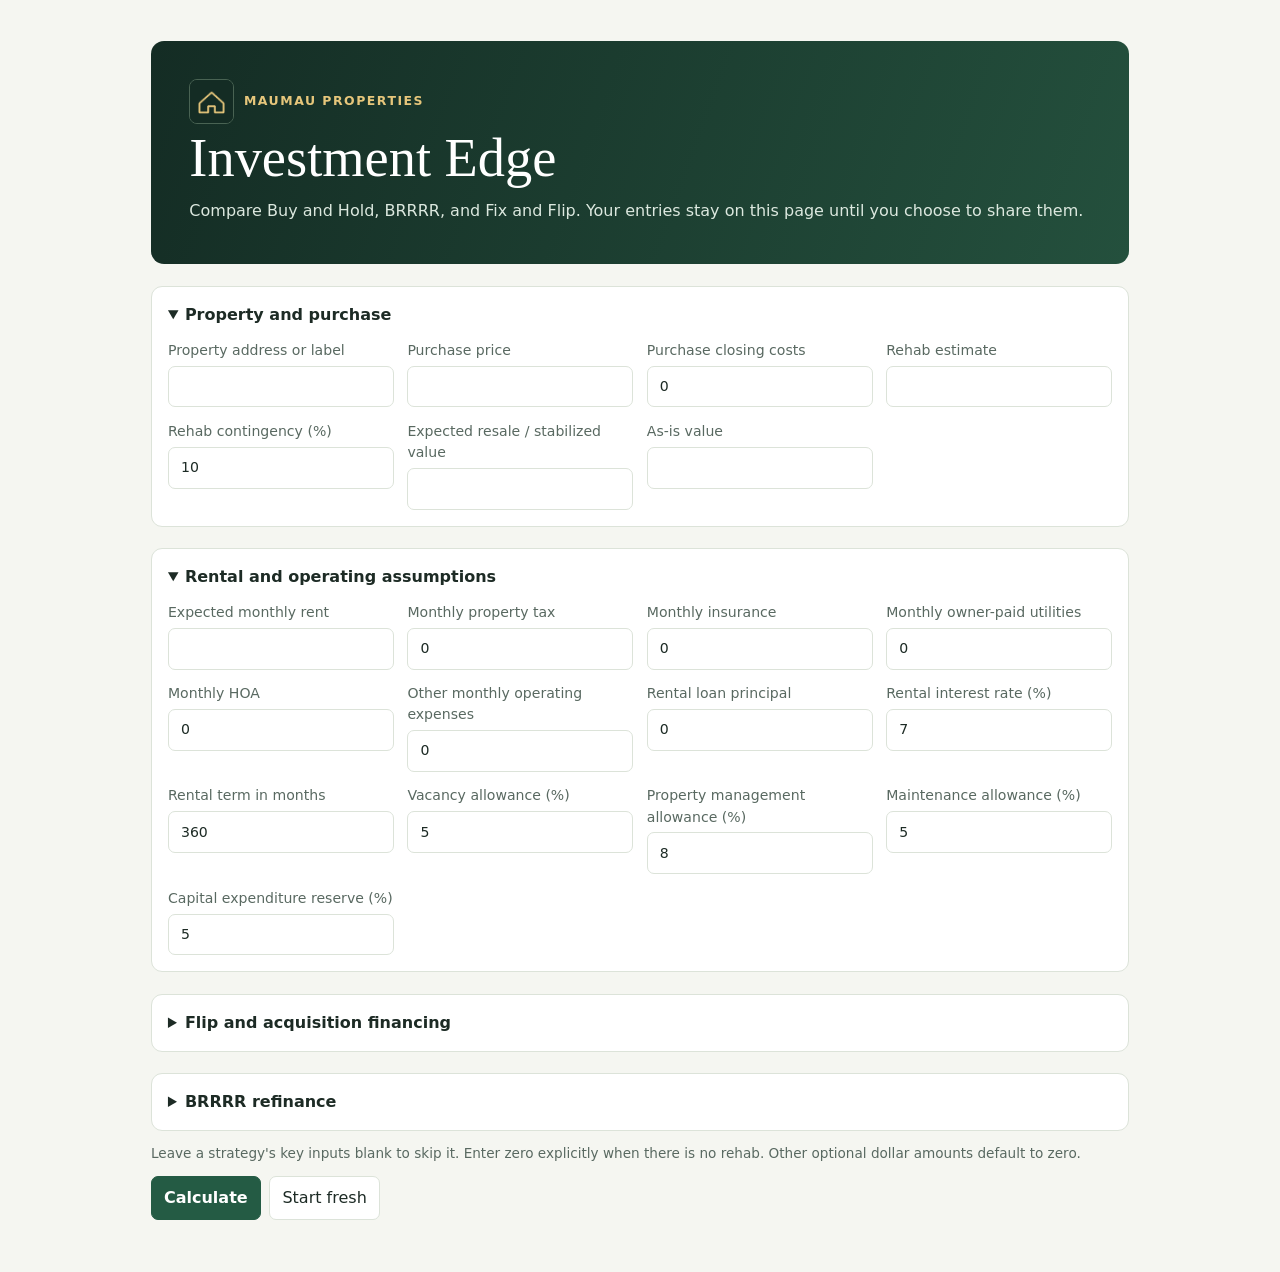
==== pages/index.html @ 496ee10d "Add browser-only Investment Edge calculator for GitHub Pages" ====
<!doctype html>
<html lang="en">
<head>
<meta charset="utf-8">
<meta name="viewport" content="width=device-width,initial-scale=1">
<meta name="theme-color" content="#142c24">
<meta name="referrer" content="no-referrer">
<meta http-equiv="Content-Security-Policy" content="default-src 'self'; connect-src 'none'; form-action 'none'; object-src 'none'; base-uri 'none'">
<title>MauMau Investment Edge</title>
<link rel="manifest" href="manifest.webmanifest">
<link rel="apple-touch-icon" href="icon.png">
<link rel="icon" href="icon.png">
<link rel="stylesheet" href="style.css">
<link rel="stylesheet" href="calculator.css">
<script type="module" src="calculator.mjs"></script>
</head>
<body>
<main>
<header class="hero">
<div class="app-brand"><img src="icon.png" width="45" height="45" alt=""><span class="eyebrow">MauMau Properties</span></div>
<h1>Investment Edge</h1>
<p>Compare Buy and Hold, BRRRR, and Fix and Flip. Your entries stay on this page until you choose to share them.</p>
</header>
<noscript><p>Enable JavaScript to use the calculator.</p></noscript>
<form id="deal" autocomplete="off" class="no-print">
<div id="fields"></div>
<p class="entry small">Leave a strategy's key inputs blank to skip it. Enter zero explicitly when there is no rehab. Other optional dollar amounts default to zero.</p>
<div class="actions"><button class="primary" type="submit" disabled>Calculate</button><button type="reset">Start fresh</button></div>
</form>
<section id="report" hidden aria-labelledby="report-title">
<div class="section-head section"><h2 id="report-title" tabindex="-1">Investment analysis</h2>
<div class="actions no-print"><button class="primary" id="share">Share</button><button id="email">Email</button><button id="print">Print / Save PDF</button><button id="download">Download text</button></div></div>
<p id="property"></p>
<div id="results" class="grid"></div>
<details class="edit section" open><summary>Assumptions used</summary><dl id="assumptions" class="metrics"></dl></details>
<p class="section small">Estimates use your inputs and exclude income taxes. Verify costs, values and lending terms before relying on the results.</p>
</section>
<p id="status" class="entry" role="status"></p>
</main>
</body>
</html>
---- pages/style.css ----
:root{color-scheme:light;--canvas:#f5f6f1;--paper:#fff;--ink:#1d2b25;--muted:#596961;--line:#dce3d9;--accent:#245b44;--soft:#e9f1e9;--forest:#142c24;--gold:#e6c67b;--warn:#8d461d;font:16px/1.5 system-ui,sans-serif}
:root[data-theme=dark]{color-scheme:dark;--canvas:#141f1a;--paper:#1b2a22;--ink:#edf2ed;--muted:#bac9be;--line:#394a40;--accent:#9ad8b6;--soft:#273d31;--warn:#ffc499}
*{box-sizing:border-box}body{margin:0;color:var(--ink);background:var(--canvas)}a{color:var(--accent)}button,input,select,textarea{font:inherit}button,a,input,select,textarea{outline-offset:4px}button{cursor:pointer}button,input,select,textarea{padding:.58rem .75rem;border-radius:7px;border:1px solid var(--line);color:var(--ink);background:var(--paper)}button:hover{border-color:var(--accent)}button.primary,.button.primary{background:#245b44;color:#fff;border-color:#245b44;font-weight:650}.button{display:inline-block;text-decoration:none;padding:.58rem .75rem;border:1px solid var(--line);border-radius:7px;background:var(--paper)}button:disabled{opacity:.55;cursor:wait}
.shell{min-height:100vh;display:grid;grid-template-columns:245px minmax(0,1fr)}.sidebar{background:var(--forest);color:#dbe7df;min-height:100vh;position:sticky;top:0;height:100vh;display:flex;flex-direction:column;padding:1.5rem 1rem}.brand{font-size:1.02rem;display:flex;gap:.65rem;align-items:center;color:#fff;text-decoration:none;padding:.2rem .35rem 1.6rem;font-weight:650;line-height:1.25}.brand img{width:42px;height:42px;border-radius:9px;border:1px solid #3e574b}.brand small{display:block;font-size:.72rem;letter-spacing:.12em;color:var(--gold);margin-top:.32rem}.sidebar nav{display:grid;gap:.24rem}.sidebar nav a{color:#dbe7df;text-decoration:none;display:flex;align-items:center;gap:.75rem;padding:.7rem .72rem;border-radius:7px;font-size:.93rem;white-space:nowrap}.sidebar nav a:hover,.sidebar nav a[aria-current=page]{background:#2a4739;color:#fff}.sidebar i{font-style:normal;width:1.15rem;text-align:center;color:#e4ca89}.sidebar-foot{margin-top:auto;padding:.85rem .35rem 0;border-top:1px solid #395248;color:#c1d1c7;font-size:.86rem}.status-dot{display:inline-block;width:.49rem;height:.49rem;margin-right:.4rem;background:#93c4a5;border-radius:100%}
.topbar{height:68px;border-bottom:1px solid var(--line);background:var(--paper);display:flex;justify-content:space-between;align-items:center;padding:0 clamp(1rem,3.2vw,2.6rem);gap:1rem;color:var(--muted);font-size:.9rem}.slash{padding:0 .35rem;color:var(--muted)}.topbar strong{color:var(--ink)}.header-actions,.actions{display:flex;gap:.55rem;flex-wrap:wrap;align-items:center}.header-actions{flex-wrap:nowrap}.header-actions button{white-space:nowrap}
main{max-width:1460px;margin:auto;padding:clamp(1rem,3.2vw,2.6rem);outline:none}.hero{padding:clamp(1.2rem,3vw,2.7rem);background:linear-gradient(110deg,#142c24,#24503d);color:#fff;border-radius:13px;margin-bottom:1.35rem}.hero h1,.hero p{color:inherit}.hero .eyebrow{color:var(--gold);font-weight:650;font-size:.78rem;letter-spacing:.12em;text-transform:uppercase}.hero p{color:#dce8df;margin-bottom:.2rem}.hero .actions{margin-top:1.15rem}.hero .button{background:#e9ce90;color:#142c24;border-color:#e9ce90;font-weight:700}
h1,h2,h3,p{margin-top:0}h1,h2{font-family:Georgia,serif;font-weight:500;line-height:1.12}h1{font-size:clamp(1.95rem,4.7vw,3.4rem);margin:.25rem 0 .6rem}h2{font-size:clamp(1.45rem,3vw,1.9rem);margin-bottom:.75rem}h3{font-size:1rem;margin-bottom:.5rem}.muted,p{color:var(--muted)}.small,small{font-size:.85rem}.warning{color:var(--warn)}.section{margin-top:1.35rem}.section-head{display:flex;justify-content:space-between;align-items:baseline;gap:.7rem;flex-wrap:wrap}.section-head h2{margin-bottom:.35rem}.tiles,.grid,.cols,.fields{display:grid;gap:.85rem}.tiles{grid-template-columns:repeat(4,minmax(0,1fr))}.grid{grid-template-columns:repeat(2,minmax(0,1fr))}.cols{grid-template-columns:minmax(0,1.65fr) minmax(0,1fr)}.fields{grid-template-columns:repeat(auto-fit,minmax(min(100%,180px),1fr))}.card,.tile,details.edit{background:var(--paper);border:1px solid var(--line);border-radius:11px;padding:1rem;min-width:0}.tile span{display:block;font-size:.84rem;color:var(--muted)}.tile strong{font-size:1.6rem;font-weight:620;color:var(--accent)}.empty{margin:0;padding:.9rem 0;color:var(--muted)}.tag{display:inline-block;border-radius:999px;background:var(--soft);padding:.16rem .6rem;font-size:.82rem;color:var(--accent);font-weight:650}.card img{display:block;width:100%;height:155px;object-fit:cover;border-radius:6px;margin-bottom:.7rem}.card h3 a{overflow-wrap:anywhere}.row{display:flex;justify-content:space-between;align-items:center;gap:.65rem;padding:.65rem 0;border-bottom:1px solid var(--line)}.row:last-child{border-bottom:0}.note{padding:.75rem 1rem;border-radius:7px;background:var(--soft);margin:0 0 .85rem}.field{display:grid;align-content:start;gap:.3rem;font-size:.88rem;color:var(--muted);min-width:0}.field input,.field textarea,.field select{width:100%;min-width:0}.field input[type=checkbox]{width:auto;justify-self:start}.wide{grid-column:1/-1}.checks{display:grid;grid-template-columns:repeat(auto-fit,minmax(200px,1fr));gap:.45rem}.checks label{display:flex;align-items:baseline;gap:.4rem;font-size:.9rem}.checks input{accent-color:var(--accent)}form>details,form>.actions{margin-top:.8rem}summary{cursor:pointer;font-weight:650}details[open]>summary{margin-bottom:.8rem}details details{margin-top:.65rem}.metrics{display:grid;grid-template-columns:1fr auto;gap:.3rem .8rem;margin:0 0 .7rem}.metrics dt{color:var(--muted);font-size:.88rem}.metrics dd{margin:0;text-align:right;font-variant-numeric:tabular-nums}.divider{border:0;border-top:1px solid var(--line);margin:.85rem 0}.filters{margin-bottom:1rem}.bar{width:100%;height:1rem;accent-color:var(--accent)}.photo{max-width:100%;max-height:320px;border-radius:9px;object-fit:cover}.links{overflow-wrap:anywhere}.entry{margin:.7rem 0}.stack{display:grid;gap:.75rem}.chart-row{display:grid;grid-template-columns:minmax(95px,1fr) minmax(70px,2fr) auto;align-items:center;gap:.6rem;margin:.7rem 0;font-size:.88rem}#notice{position:fixed;right:1rem;bottom:1rem;max-width:min(360px,calc(100% - 2rem));background:var(--forest);color:#fff;border-radius:8px;z-index:2}#notice:not(:empty){padding:.8rem 1rem}.map{aspect-ratio:1.75;background:var(--soft);width:100%;border-radius:9px}.map text{fill:var(--muted);font:12px system-ui}.map circle{fill:var(--accent)}.map line{stroke:var(--line);stroke-width:1}.map a:hover circle,.map a:focus circle{fill:#c18930;r:7}
@media(max-width:940px){.shell{grid-template-columns:185px minmax(0,1fr)}.tiles{grid-template-columns:repeat(2,minmax(0,1fr))}.sidebar{padding:1rem .65rem}.brand{font-size:.9rem}.brand img{width:34px;height:34px}.cols{grid-template-columns:1fr}}
@media(max-width:650px){.shell{display:block}.sidebar{height:auto;min-height:0;position:static;padding:.65rem .75rem}.brand{padding:0 0 .55rem}.sidebar nav{display:flex;overflow:auto;gap:.2rem}.sidebar nav a{padding:.52rem .55rem;font-size:.85rem}.sidebar-foot{display:none}.topbar{height:58px}.grid{grid-template-columns:1fr}.header-actions button{padding:.46rem .55rem}.hero{margin-bottom:1rem}main{padding:1rem}}
@media print{.sidebar,.topbar,.actions,#notice,.no-print{display:none!important}.shell{display:block}main{padding:0}.card,.tile{break-inside:avoid}.hero{background:none;color:#000;padding:0}.hero .eyebrow,.hero p{color:#000}body{background:#fff;color:#000}}
---- pages/calculator.css ----
main{max-width:1060px}.app-brand{display:flex;align-items:center;gap:.6rem}.app-brand img{border-radius:8px;border:1px solid #496353}.metrics dd{overflow-wrap:anywhere}.metrics{grid-template-columns:minmax(0,1fr) minmax(0,auto)}.result-note{margin:0}.card h3{font-family:Georgia,serif;font-size:1.3rem;font-weight:500}@media(max-width:650px){.actions button{min-height:44px}}@media print{#status{display:none}}
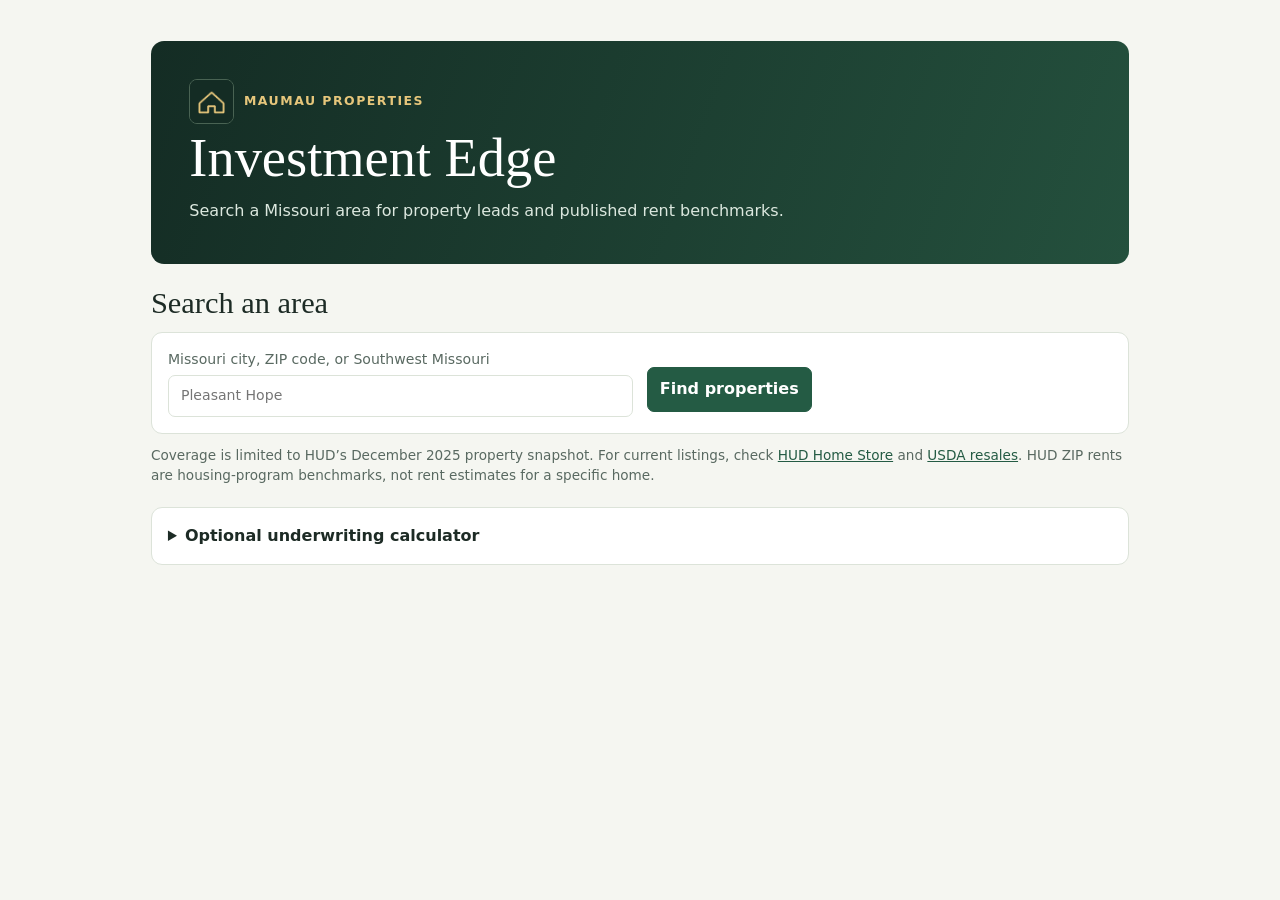
==== commit b36b1d83: "Make Missouri area research the default for Investment Edge" ====
--- a/pages/index.html
+++ b/pages/index.html
@@ -5,7 +5,7 @@
 <meta name="viewport" content="width=device-width,initial-scale=1">
 <meta name="theme-color" content="#142c24">
 <meta name="referrer" content="no-referrer">
-<meta http-equiv="Content-Security-Policy" content="default-src 'self'; connect-src 'none'; form-action 'none'; object-src 'none'; base-uri 'none'">
+<meta http-equiv="Content-Security-Policy" content="default-src 'self'; connect-src 'self' https://services.arcgis.com; form-action 'none'; object-src 'none'; base-uri 'none'">
 <title>MauMau Investment Edge</title>
 <link rel="manifest" href="manifest.webmanifest">
 <link rel="apple-touch-icon" href="icon.png">
@@ -13,15 +13,31 @@
 <link rel="stylesheet" href="style.css">
 <link rel="stylesheet" href="calculator.css">
 <script type="module" src="calculator.mjs"></script>
+<script type="module" src="discovery.mjs"></script>
 </head>
 <body>
 <main>
 <header class="hero">
 <div class="app-brand"><img src="icon.png" width="45" height="45" alt=""><span class="eyebrow">MauMau Properties</span></div>
 <h1>Investment Edge</h1>
-<p>Compare Buy and Hold, BRRRR, and Fix and Flip. Your entries stay on this page until you choose to share them.</p>
+<p>Search a Missouri area for property leads and published rent benchmarks.</p>
 </header>
 <noscript><p>Enable JavaScript to use the calculator.</p></noscript>
+<section aria-labelledby="search-title">
+<h2 id="search-title">Search an area</h2>
+<form id="discovery" class="card fields">
+<label class="field">Missouri city, ZIP code, or Southwest Missouri
+<input name="area" placeholder="Pleasant Hope" maxlength="70" required></label>
+<div class="actions"><button class="primary" type="submit">Find properties</button></div>
+</form>
+<p id="search-status" class="entry" role="status"></p>
+<div id="search-results"></div>
+<p class="small entry">Coverage is limited to HUD’s December 2025 property snapshot. For current listings, check
+<a href="https://www.hudhomestore.gov/" target="_blank" rel="noopener noreferrer">HUD Home Store</a> and
+<a href="https://properties.sc.egov.usda.gov/resales/public/searchSFH" target="_blank" rel="noopener noreferrer">USDA resales</a>.
+HUD ZIP rents are housing-program benchmarks, not rent estimates for a specific home.</p>
+</section>
+<details class="edit section" id="optional-calculator"><summary>Optional underwriting calculator</summary>
 <form id="deal" autocomplete="off" class="no-print">
 <div id="fields"></div>
 <p class="entry small">Leave a strategy's key inputs blank to skip it. Enter zero explicitly when there is no rehab. Other optional dollar amounts default to zero.</p>
@@ -36,6 +52,7 @@
 <p class="section small">Estimates use your inputs and exclude income taxes. Verify costs, values and lending terms before relying on the results.</p>
 </section>
 <p id="status" class="entry" role="status"></p>
+</details>
 </main>
 </body>
 </html>
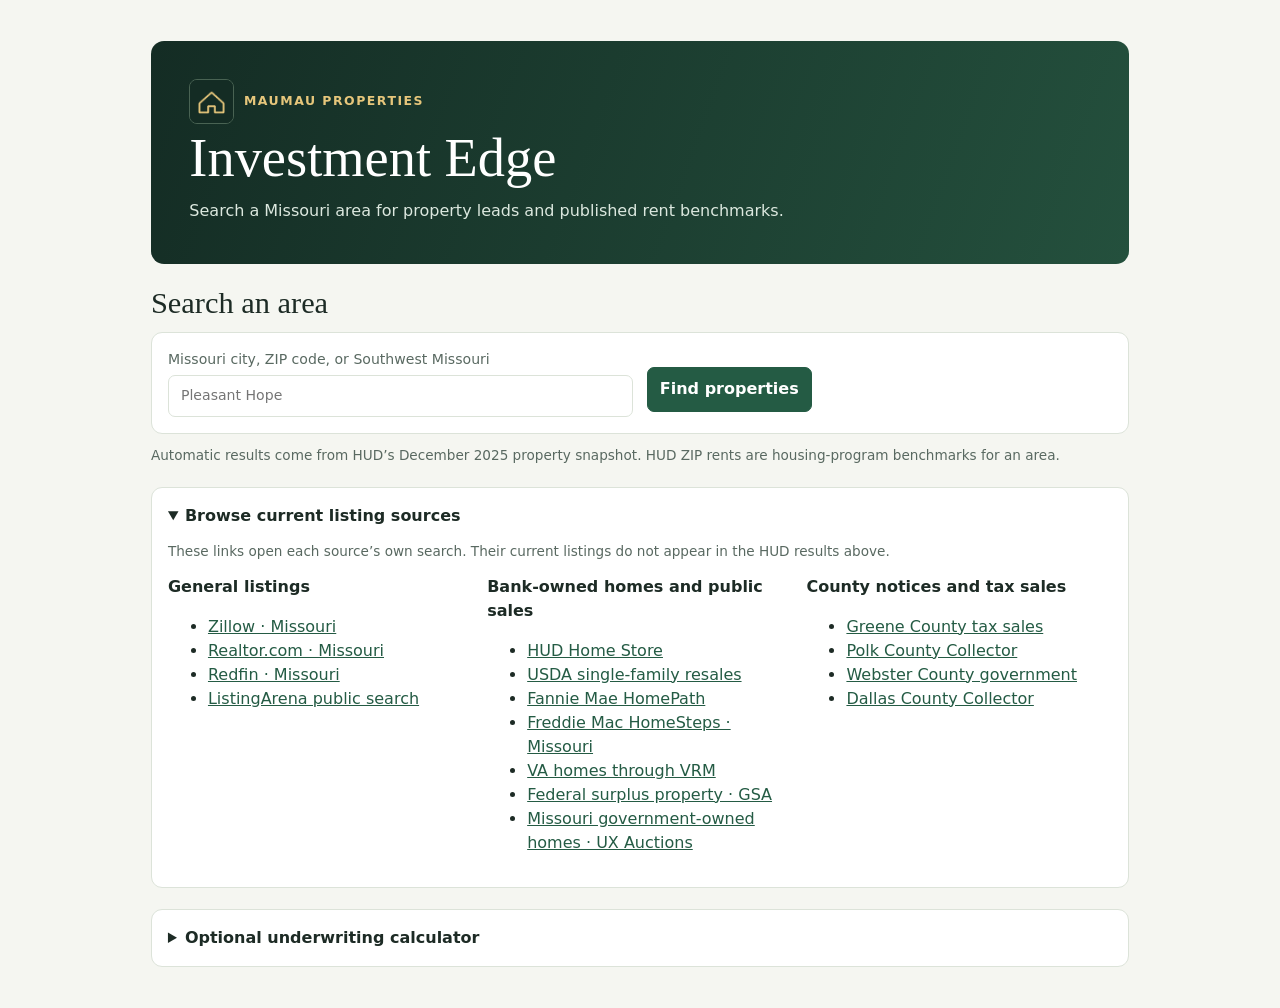
==== commit d01664ad: "Add free listing source searches and public sale directories" ====
--- a/pages/index.html
+++ b/pages/index.html
@@ -32,10 +32,11 @@
 </form>
 <p id="search-status" class="entry" role="status"></p>
 <div id="search-results"></div>
-<p class="small entry">Coverage is limited to HUD’s December 2025 property snapshot. For current listings, check
-<a href="https://www.hudhomestore.gov/" target="_blank" rel="noopener noreferrer">HUD Home Store</a> and
-<a href="https://properties.sc.egov.usda.gov/resales/public/searchSFH" target="_blank" rel="noopener noreferrer">USDA resales</a>.
-HUD ZIP rents are housing-program benchmarks, not rent estimates for a specific home.</p>
+<p class="small entry">Automatic results come from HUD’s December 2025 property snapshot. HUD ZIP rents are housing-program benchmarks for an area.</p>
+<details class="edit section" id="listing-sources" open><summary>Browse current listing sources</summary>
+<p class="small">These links open each source’s own search. Their current listings do not appear in the HUD results above.</p>
+<div id="source-links" class="fields"></div>
+</details>
 </section>
 <details class="edit section" id="optional-calculator"><summary>Optional underwriting calculator</summary>
 <form id="deal" autocomplete="off" class="no-print">
